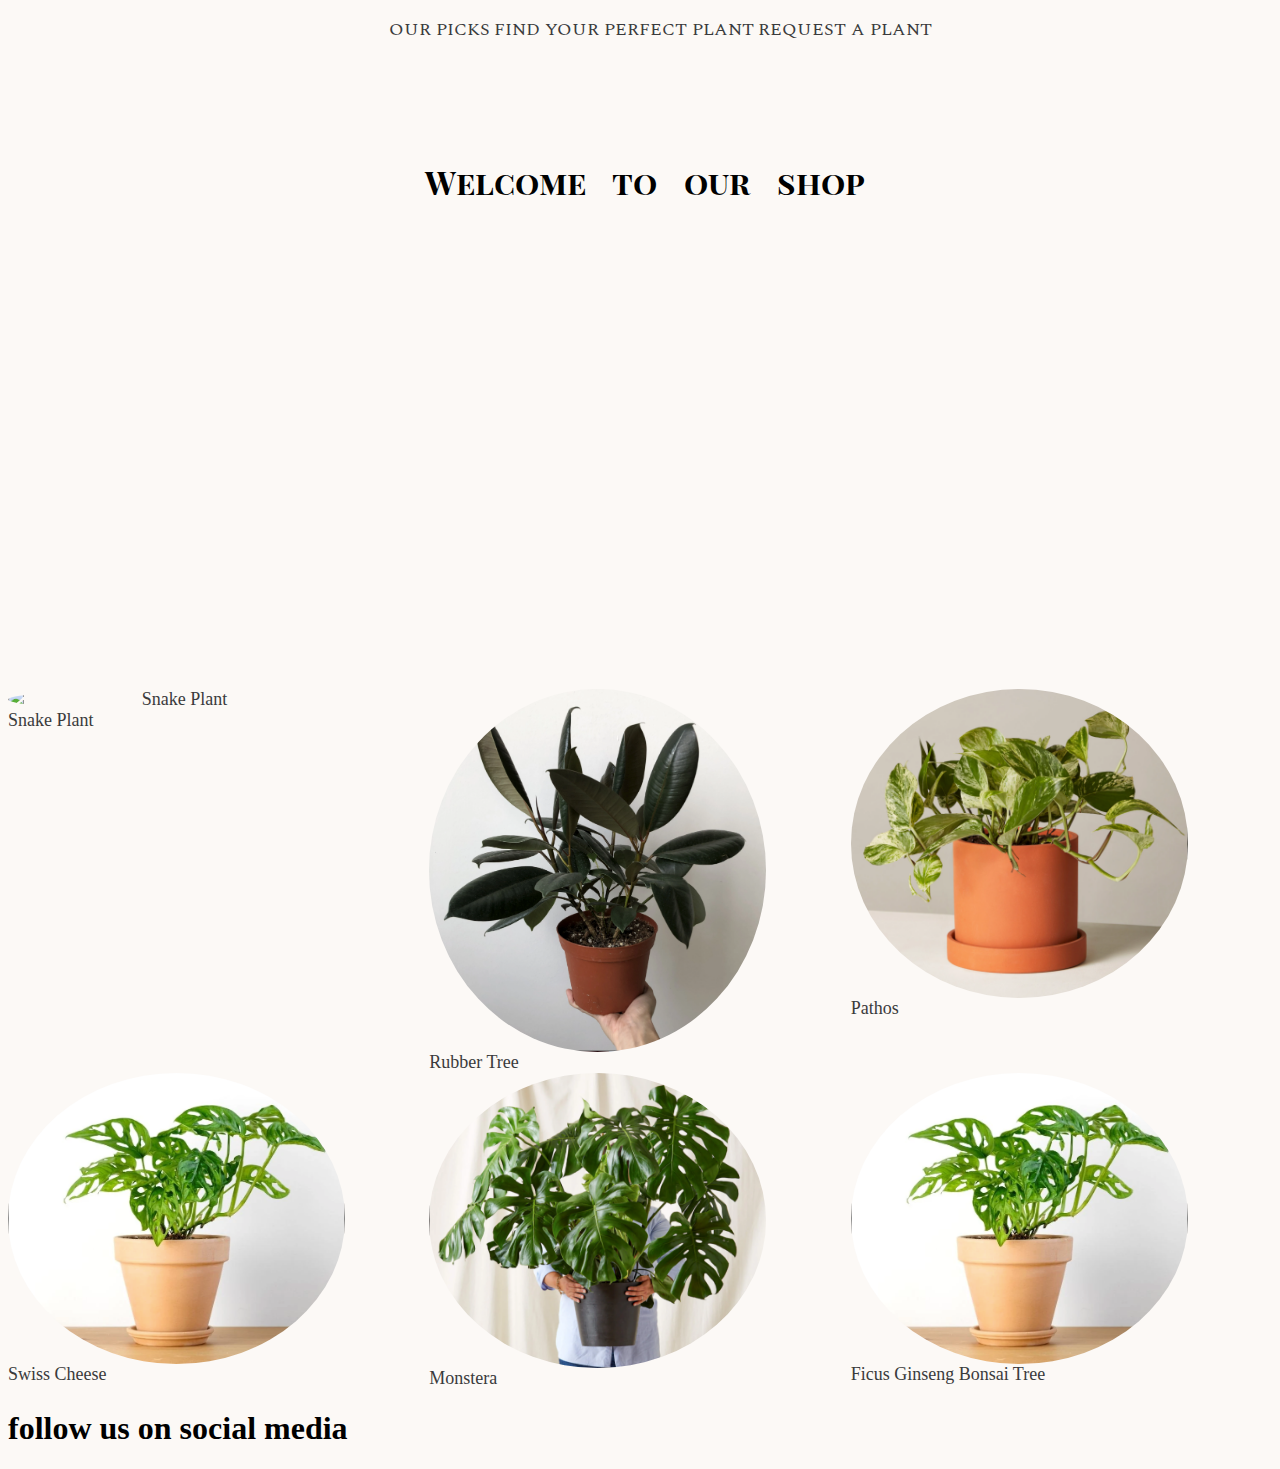
==== index.html @ 9318c49b "added favicon" ====
<!DOCTYPE html>
<html lang="en">
  <head>
    <meta charset="UTF-8" />
    <meta name="viewport" content="width=device-width, initial-scale=1.0" />
    <title>Plantster</title>
    <link rel="preconnect" href="https://fonts.googleapis.com">
<link rel="preconnect" href="https://fonts.gstatic.com" crossorigin>
<link href="https://fonts.googleapis.com/css2?family=Playfair+Display+SC:ital,wght@0,400;1,700&family=Spectral:ital,wght@0,200;1,200&display=swap" rel="stylesheet">
<link rel="shortcut icon" href="favicon.ico" />
  
<link rel="stylesheet" href="style.css" />
  </head>
  <body>
    <nav>
      <section class ="logoArea">
<!-- <a href=""> <img src="./assets/logo.png"/></a> -->
      </section>
      <section class="navbar">
        <ul>
        <li>
          <a href="#" alt="our picks" class="nav-links">our picks</a>
        </li>
        <li>
          <a href="#" alt="finder" class="nav-links">find your perfect plant</a>
        </li>
        <li>
          <a href="#" alt="request" class="nav-links">request a plant</a>
        </li>
      </ul>
    </nav>
    <section class="hero">
<h1>Welcome to our shop</h1>
</section>
<section class="ourPicks">
  <section class="column">
    <a href="">
      <img
        src="./assets/snakeplant.png"
        alt="Snake Plant"
        width=""
    />Snake Plant</a>
  </section>
  <section class="topPickColumn">
    <a href="">
      <img src="./assets/rubberTree.png" alt="Rubber Tree" width=""
    />Rubber Tree</a>
  </section>
  <section class="topPickColumn">
    <a href="">
      <img src="./assets/pathos.png" alt="Pathos" width=""
    />Pathos</a>
  </section>
  <section class="topPickColumn">
    <a href="">
      <img src="./assets/swissCheese.png" alt="Swiss Cheese" width=""
    />Swiss Cheese</a>
  </section>

  <section class="topPickColumn">
    <a href="">
      <img src="./assets/monstera.png" alt="" width=""
    />Monstera</a>
  </section>

  <section class="topPickColumn">
    <a href="">
      <img src="./assets/swissCheese.png" alt="" width=""
    />Ficus Ginseng Bonsai Tree</a>
  </section>
</section>
</section>

    </section>
    <section class="socials">
      <h1>follow us on social media</h1>
    </section>
    <script src="script.js"></script>
  </body>
</html>
---- style.css ----
html {
  background: #fcf9f6;
}

.navbar {
  text-align: center;
  list-style: none;

  /*   ;
  text-align: center;
  grid-auto-flow: column; */
}
.navbar ul li {
  font-family: "Spectral", serif;
  list-style: none;
  display: inline-block;

  /* font-family: 'Playfair Display SC', serif; */
  /* font-family: 'Playfair Display SC', serif; Regular 400 italic */
}
.navbar ul {
  /* text-align: right; */
  text-align: center;
}
@media screen and (max-width: 768px) {
  nav ul {
    font-size: 9px;
  }
}
.navbar a {
  text-decoration: none;
  font-size: 18px;
  color: #3a3b3c;
  text-transform: uppercase;
}
/* .navbar ul li:nth-child(1) {
  float: left;
}
.navbar ul li:nth-child(2) {
  float: left;
}

.logoArea {
  width: 100%;
  position: absolute;
  left: 30%;
} */
.nav {
  position: relative;
}

.hero {
  text-align: center;
  justify-content: center;
  display: block;
  padding-top: 80px;
  padding-right: 80px;
  padding-bottom: 50px;
  padding-left: 90px;
  height: 500px;
  font-family: "Playfair Display SC", serif;
  word-spacing: 20px;
}
.ourPicks {
  display: grid;
  justify-content: center;
  grid-template-columns: 1fr 1fr 1fr;
}
.ourPicks img {
  border-radius: 50%;
  width: 80%;
  text-align: center;
  justify-content: center;
  display: block;
  /* box-shadow: 0 4px 8px 0 rgba(0, 0, 0, 0.2), 0 6px 20px 0 rgba(0, 0, 0, 0.19); */
}
.ourPicks a {
  text-decoration: none;
  font-size: 18px;
  color: #3a3b3c;
}
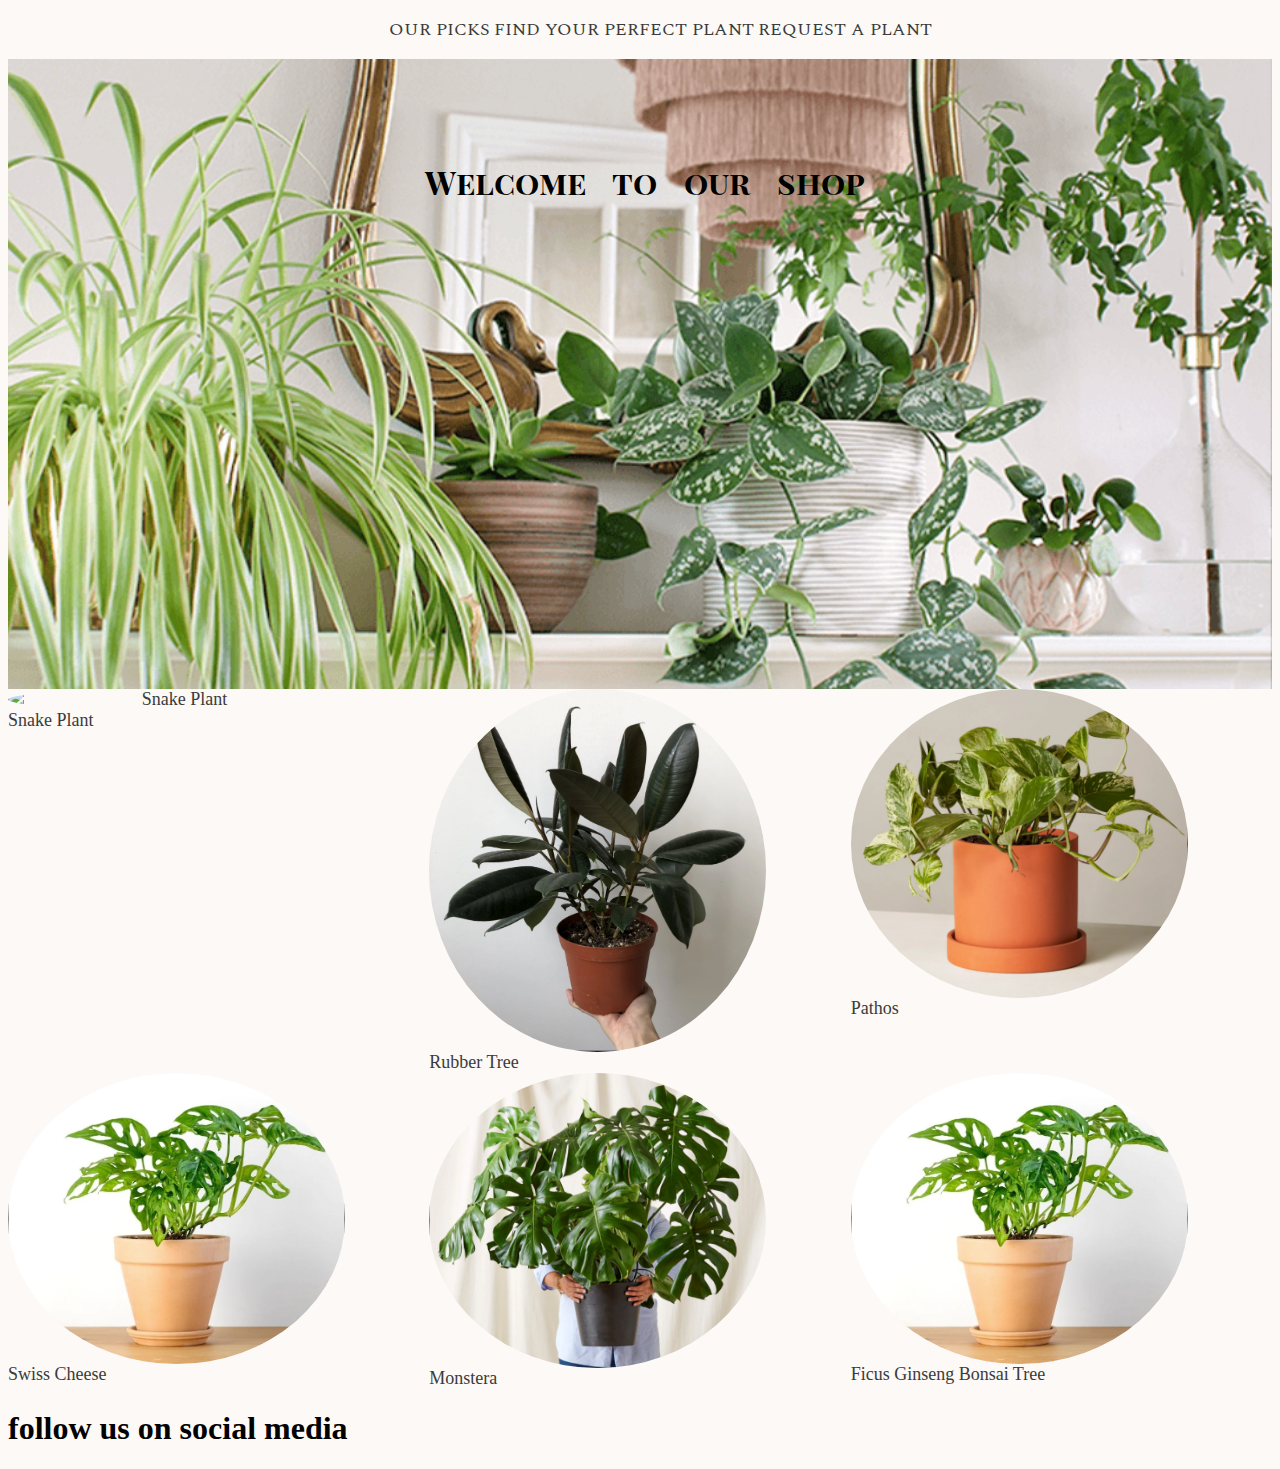
==== commit a41e1e7a: "filling out match page" ====
--- a/index.html
+++ b/index.html
@@ -22,7 +22,7 @@
           <a href="#" alt="our picks" class="nav-links">our picks</a>
         </li>
         <li>
-          <a href="#" alt="finder" class="nav-links">find your perfect plant</a>
+          <a href="match.html" alt="finder" class="nav-links">find your perfect plant</a>
         </li>
         <li>
           <a href="#" alt="request" class="nav-links">request a plant</a>
--- a/style.css
+++ b/style.css
@@ -60,9 +60,13 @@
   height: 500px;
   font-family: "Playfair Display SC", serif;
   word-spacing: 20px;
+  background-image: url("./assets/hero.png");
+  background-repeat: no-repeat;
+  background-size: cover;
 }
 .ourPicks {
   display: grid;
+
   justify-content: center;
   grid-template-columns: 1fr 1fr 1fr;
 }
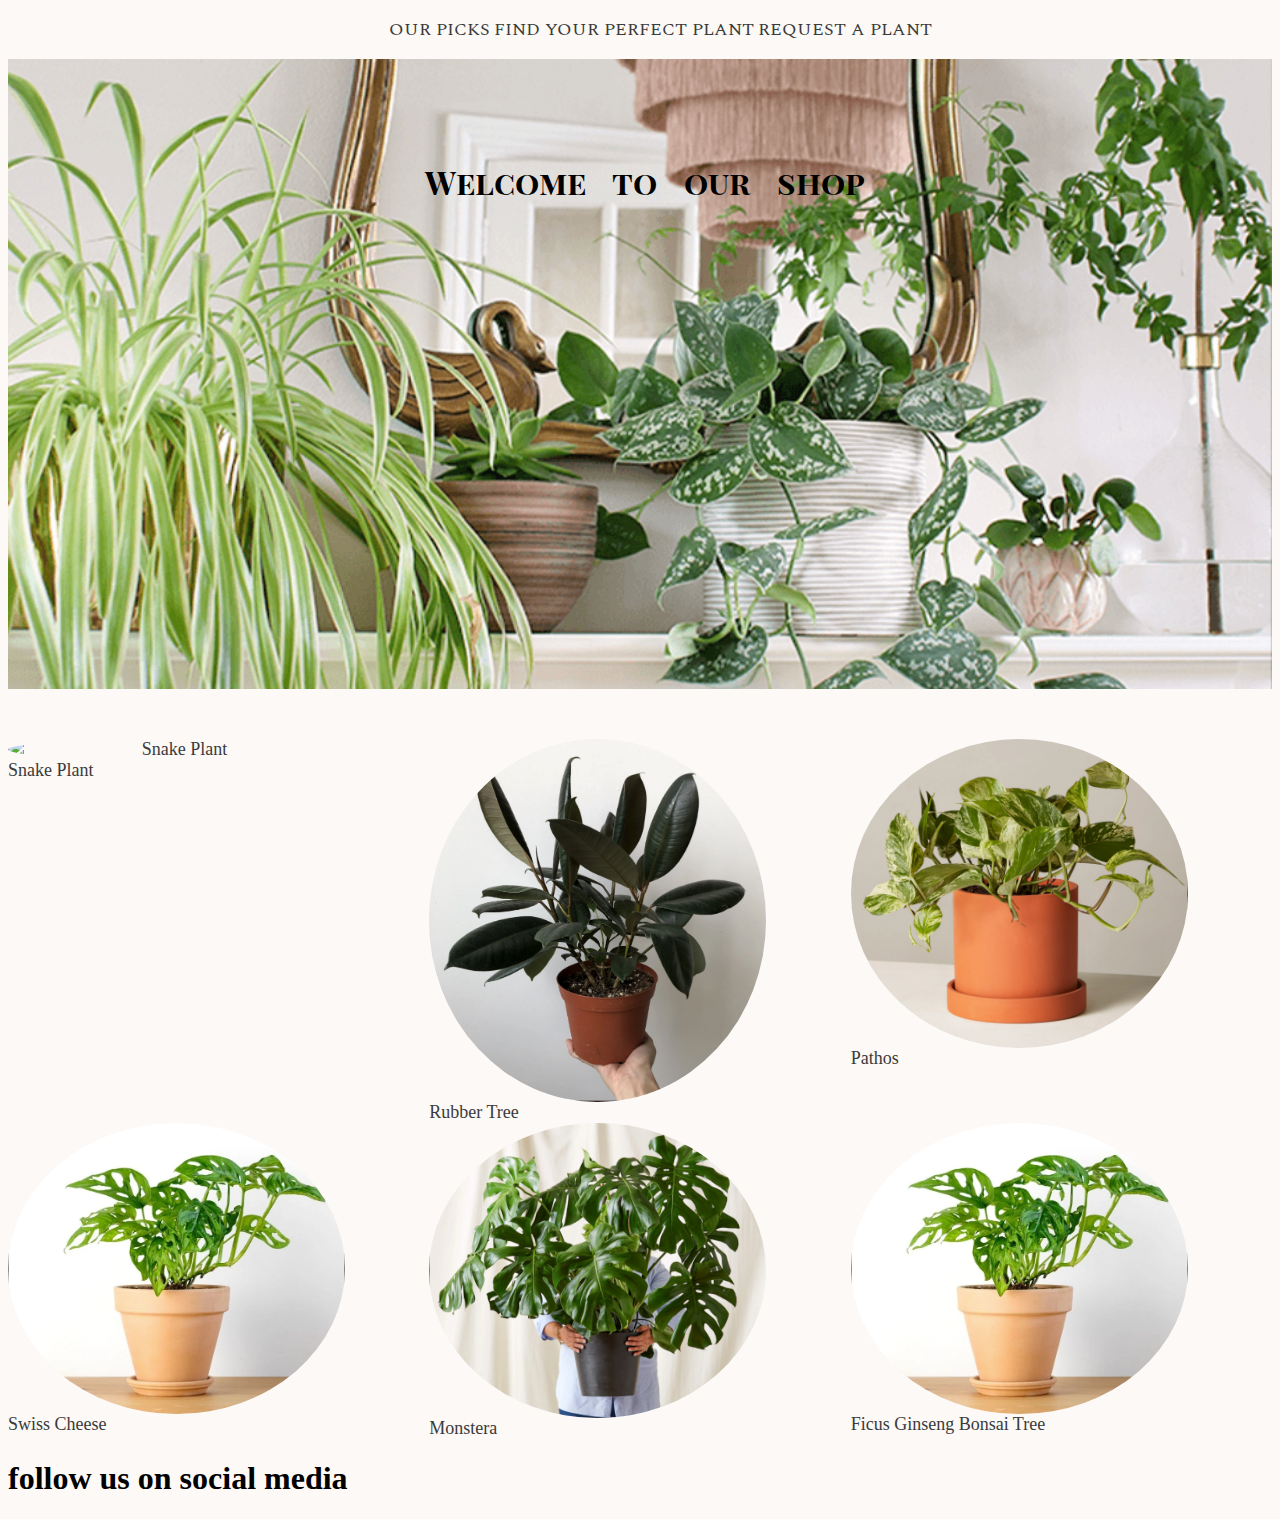
==== commit 48e55eac: "filling out the other pages" ====
--- a/index.html
+++ b/index.html
@@ -72,9 +72,9 @@
 </section>
 
     </section>
-    <section class="socials">
+    <footer class="footer">
       <h1>follow us on social media</h1>
-    </section>
+    </footer>
     <script src="script.js"></script>
   </body>
 </html>
--- a/style.css
+++ b/style.css
@@ -66,6 +66,7 @@
 }
 .ourPicks {
   display: grid;
+  margin-top: 50px;
 
   justify-content: center;
   grid-template-columns: 1fr 1fr 1fr;
@@ -82,4 +83,5 @@
   text-decoration: none;
   font-size: 18px;
   color: #3a3b3c;
+  margin-top: 50px;
 }
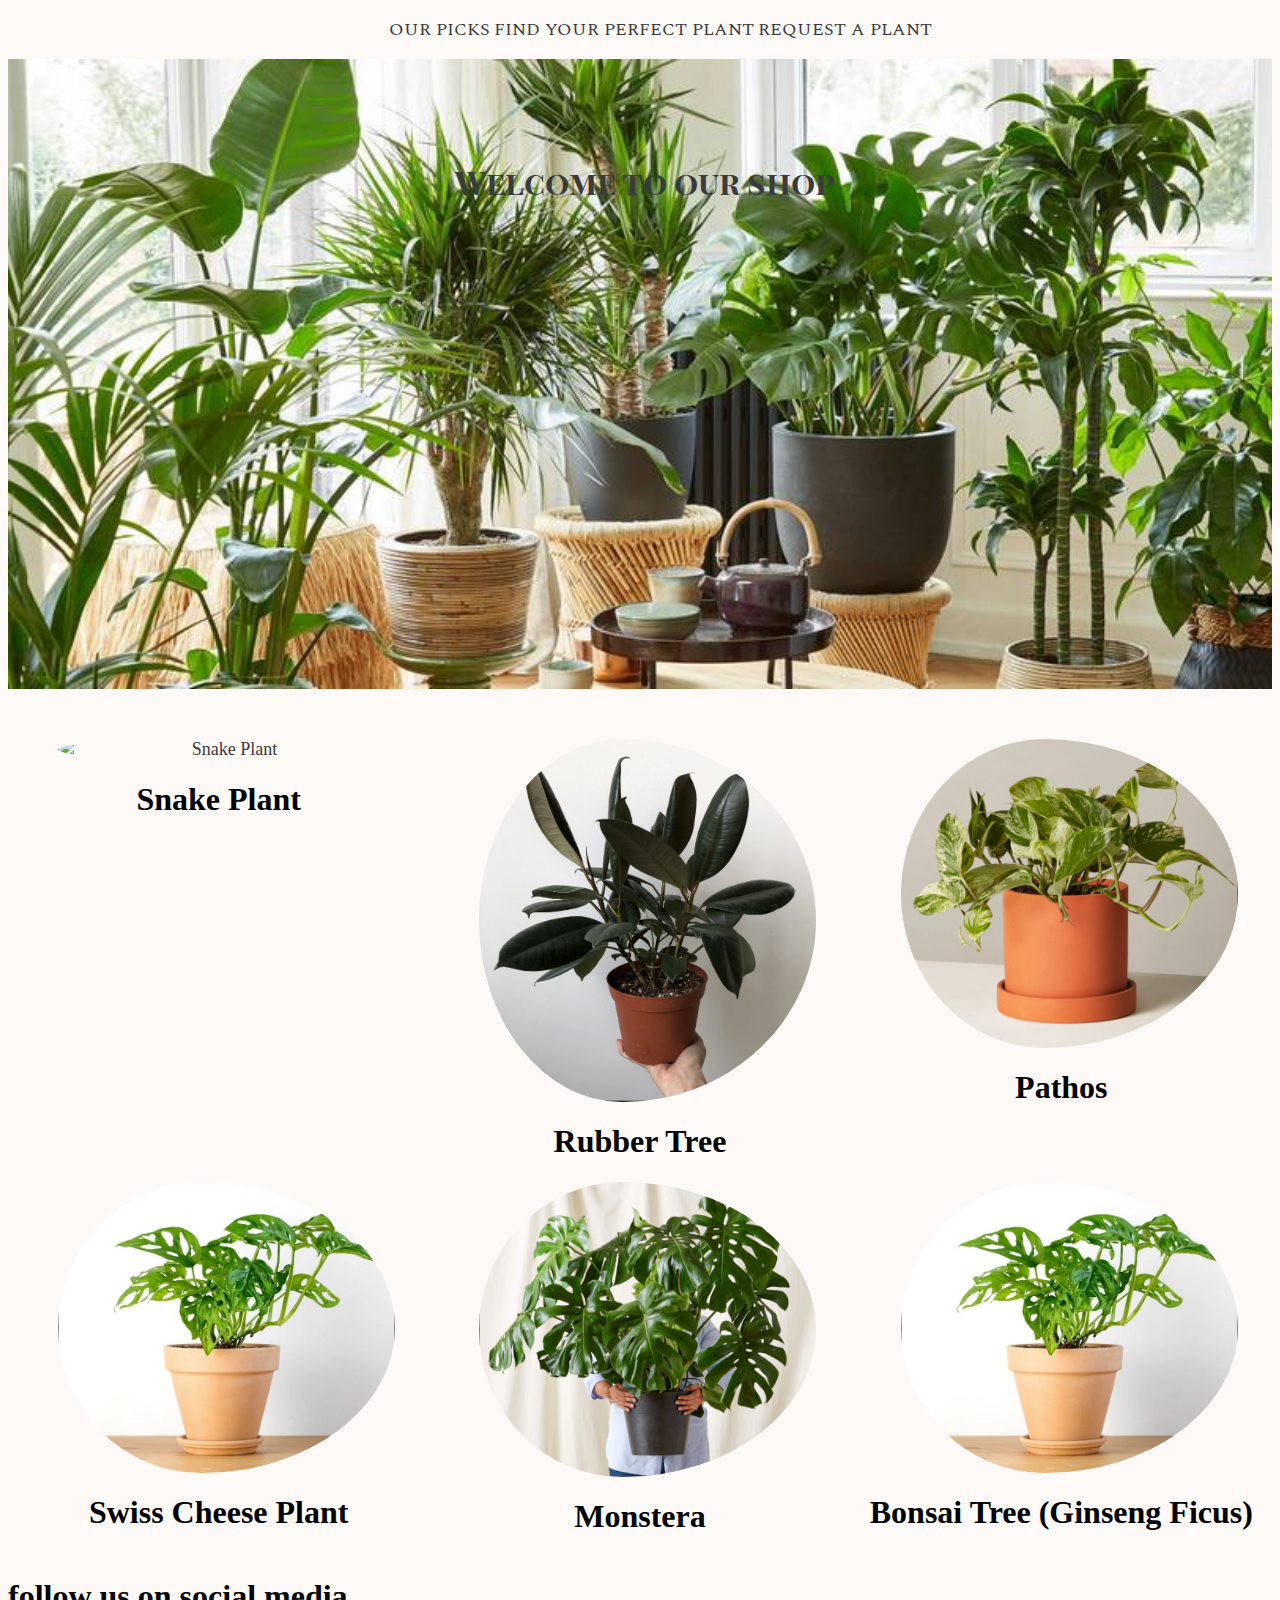
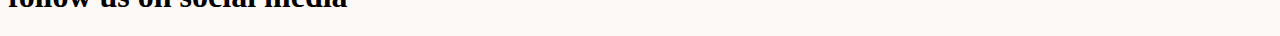
==== commit db2c2d41: "minor changes to image CSS properties" ====
--- a/index.html
+++ b/index.html
@@ -39,34 +39,40 @@
         src="./assets/snakeplant.png"
         alt="Snake Plant"
         width=""
-    />Snake Plant</a>
+    /></a>
+    <h1>Snake Plant</h1>
   </section>
   <section class="topPickColumn">
     <a href="">
       <img src="./assets/rubberTree.png" alt="Rubber Tree" width=""
-    />Rubber Tree</a>
+    /></a>
+    <h1>Rubber Tree</h1>
   </section>
   <section class="topPickColumn">
     <a href="">
       <img src="./assets/pathos.png" alt="Pathos" width=""
-    />Pathos</a>
+    /></a>
+    <h1>Pathos</h1>
   </section>
   <section class="topPickColumn">
     <a href="">
       <img src="./assets/swissCheese.png" alt="Swiss Cheese" width=""
-    />Swiss Cheese</a>
+    /></a>
+    <h1>Swiss Cheese Plant</h1>
   </section>
 
   <section class="topPickColumn">
     <a href="">
       <img src="./assets/monstera.png" alt="" width=""
-    />Monstera</a>
+    /></a>
+    <h1>Monstera</h1>
   </section>
 
   <section class="topPickColumn">
     <a href="">
       <img src="./assets/swissCheese.png" alt="" width=""
-    />Ficus Ginseng Bonsai Tree</a>
+    /></a>
+    <h1>Bonsai Tree (Ginseng Ficus)</h1>
   </section>
 </section>
 </section>
--- a/style.css
+++ b/style.css
@@ -58,16 +58,16 @@
   padding-bottom: 50px;
   padding-left: 90px;
   height: 500px;
+  color: #3a3b3c;
   font-family: "Playfair Display SC", serif;
-  word-spacing: 20px;
-  background-image: url("./assets/hero.png");
+  /* word-spacing: 80px; */
+  background-image: url("./assets/hero.jpeg");
   background-repeat: no-repeat;
   background-size: cover;
 }
 .ourPicks {
   display: grid;
   margin-top: 50px;
-
   justify-content: center;
   grid-template-columns: 1fr 1fr 1fr;
 }
@@ -77,7 +77,14 @@
   text-align: center;
   justify-content: center;
   display: block;
+  padding-left: 50px;
+
   /* box-shadow: 0 4px 8px 0 rgba(0, 0, 0, 0.2), 0 6px 20px 0 rgba(0, 0, 0, 0.19); */
+}
+.ourPicks h1 {
+  text-align: center;
+  justify-content: center;
+  display: block;
 }
 .ourPicks a {
   text-decoration: none;
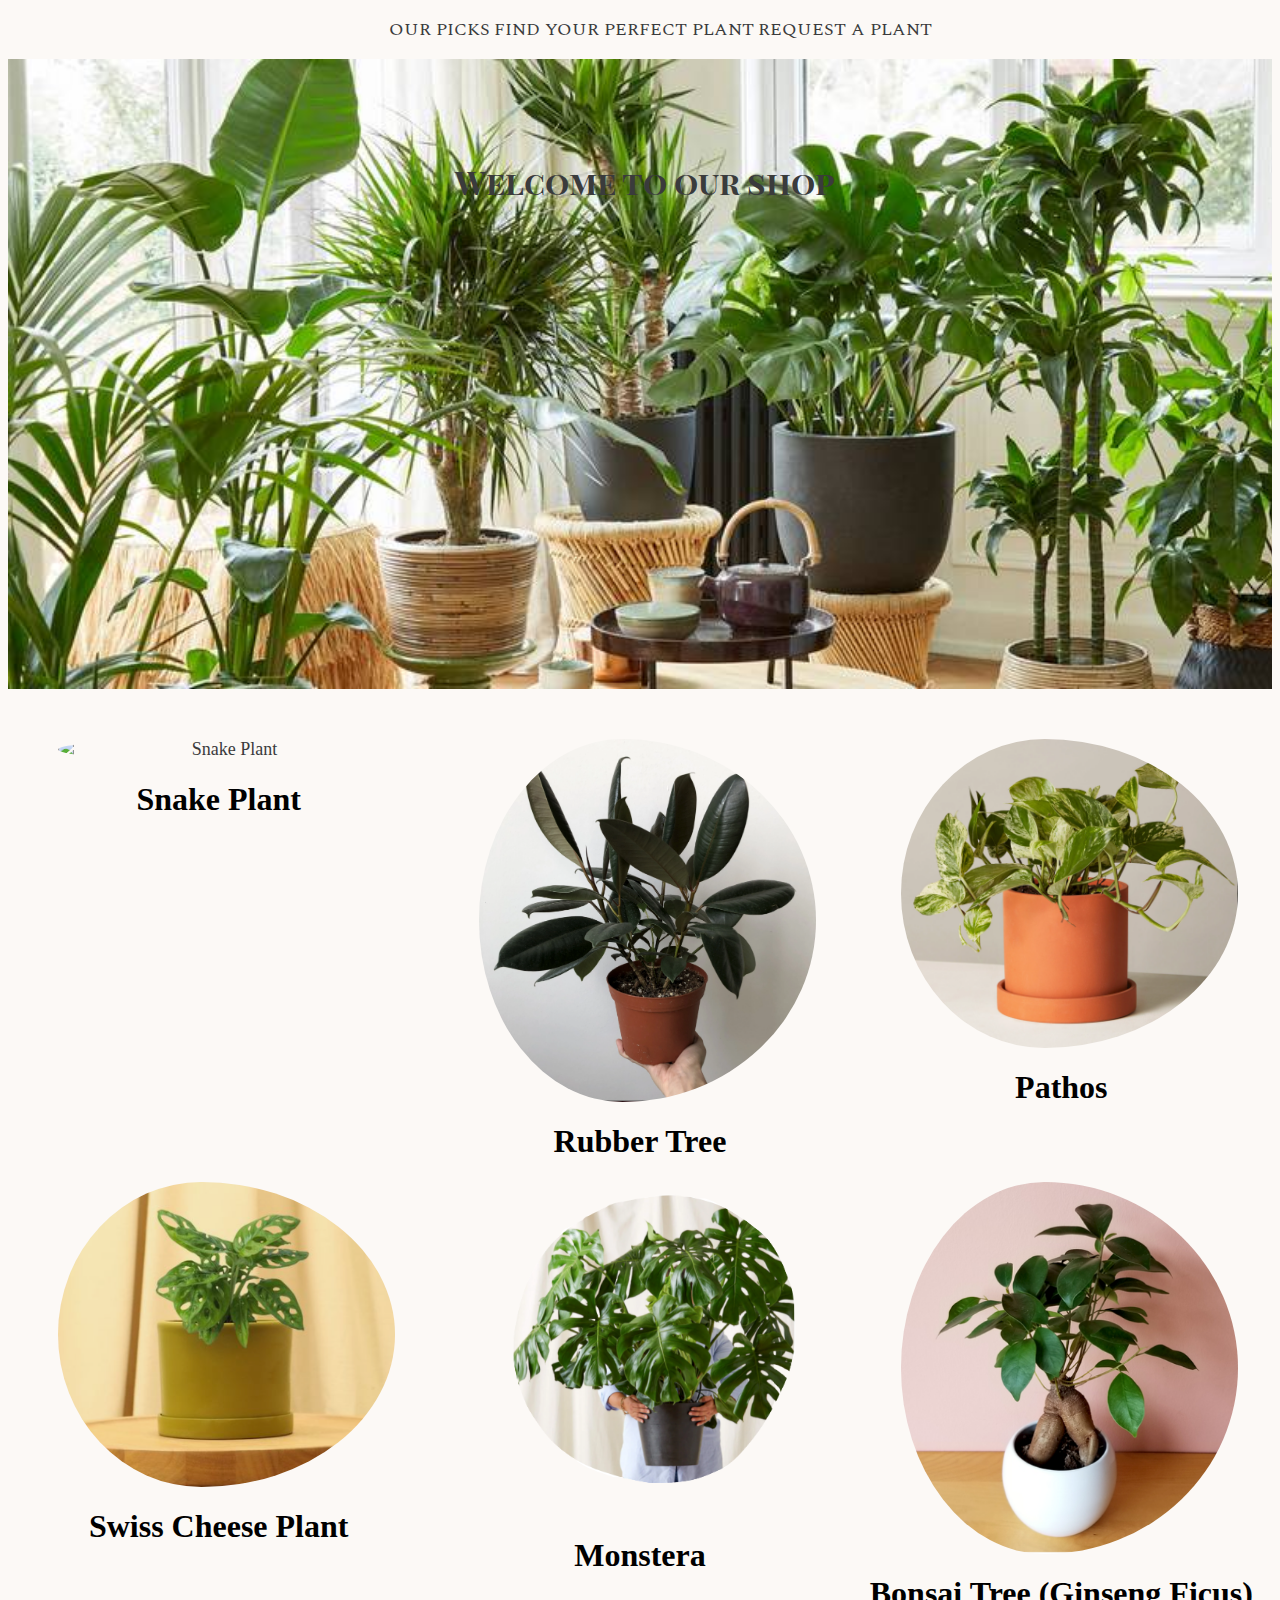
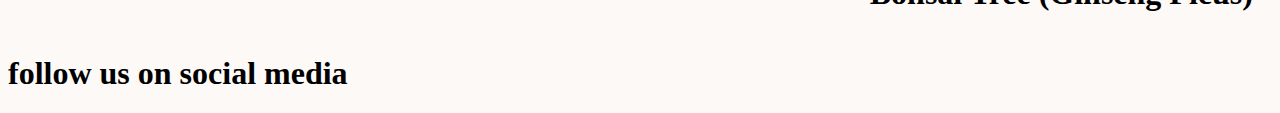
==== commit 99cfdc6c: "adding better photos to fit theme" ====
--- a/index.html
+++ b/index.html
@@ -56,7 +56,7 @@
   </section>
   <section class="topPickColumn">
     <a href="">
-      <img src="./assets/swissCheese.png" alt="Swiss Cheese" width=""
+      <img src="./assets/swissCheesePlant.png" alt="Swiss Cheese" width=""
     /></a>
     <h1>Swiss Cheese Plant</h1>
   </section>
@@ -70,7 +70,7 @@
 
   <section class="topPickColumn">
     <a href="">
-      <img src="./assets/swissCheese.png" alt="" width=""
+      <img src="./assets/bonsai.png" alt="" width=""
     /></a>
     <h1>Bonsai Tree (Ginseng Ficus)</h1>
   </section>
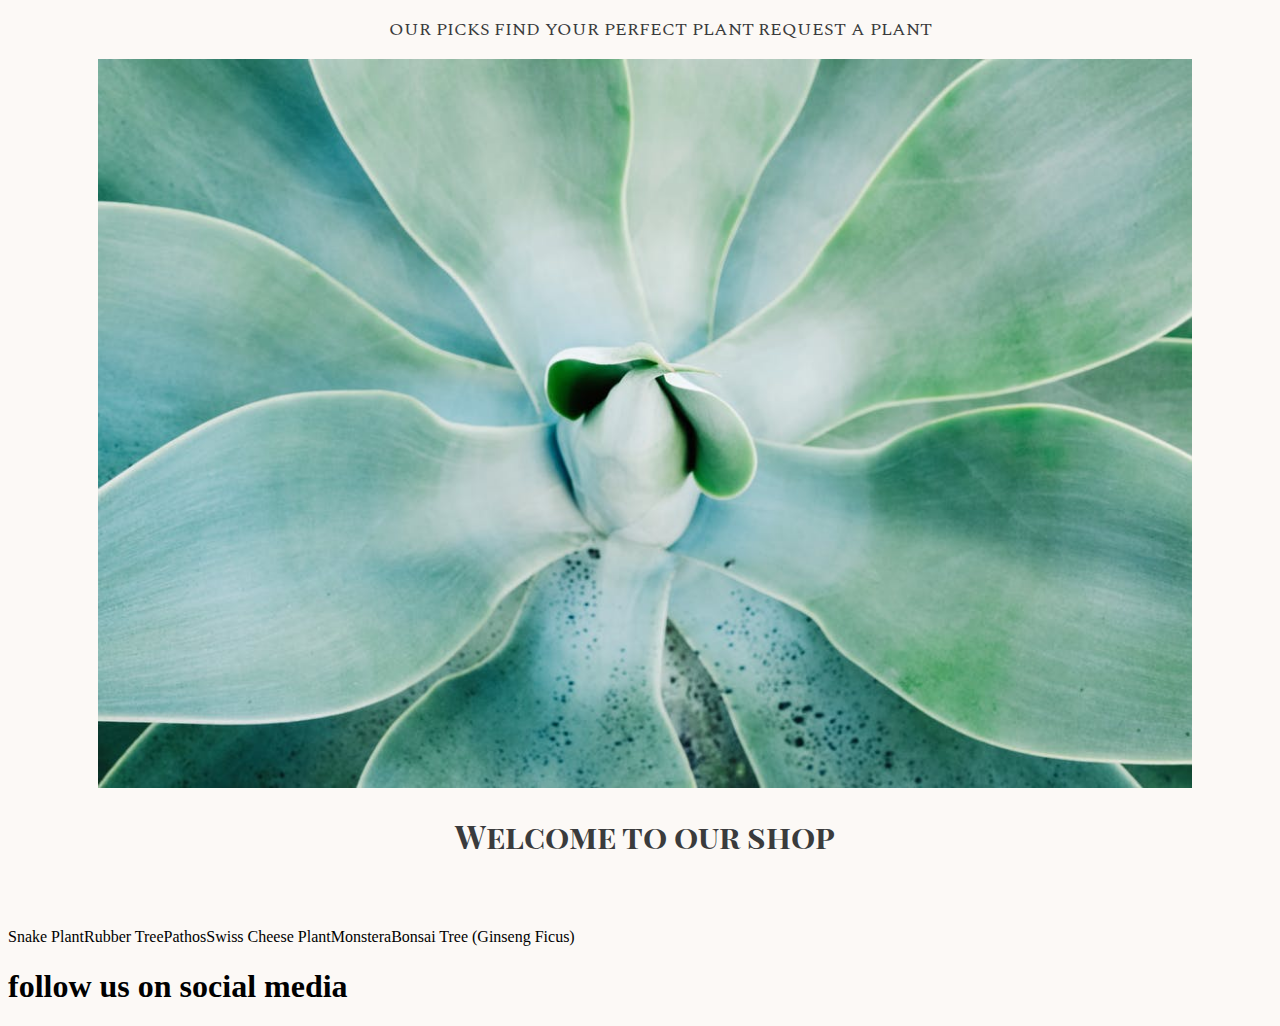
==== commit 55af4b8d: "debugged hero photo and its responsiveness, currently working on cards as well" ====
--- a/index.html
+++ b/index.html
@@ -29,55 +29,45 @@
         </li>
       </ul>
     </nav>
+  </section>
     <section class="hero">
+      <img class="heroImg" src="./assets/succulent.jpeg"> 
 <h1>Welcome to our shop</h1>
+</img>
+</section>
 </section>
 <section class="ourPicks">
-  <section class="column">
-    <a href="">
-      <img
-        src="./assets/snakeplant.png"
-        alt="Snake Plant"
-        width=""
-    /></a>
-    <h1>Snake Plant</h1>
-  </section>
-  <section class="topPickColumn">
-    <a href="">
-      <img src="./assets/rubberTree.png" alt="Rubber Tree" width=""
-    /></a>
-    <h1>Rubber Tree</h1>
-  </section>
-  <section class="topPickColumn">
-    <a href="">
-      <img src="./assets/pathos.png" alt="Pathos" width=""
-    /></a>
-    <h1>Pathos</h1>
-  </section>
-  <section class="topPickColumn">
-    <a href="">
-      <img src="./assets/swissCheesePlant.png" alt="Swiss Cheese" width=""
-    /></a>
-    <h1>Swiss Cheese Plant</h1>
-  </section>
+  <article class="card">
+    <!-- <a><img src="./assets/snakeplant.png"/></a> -->
+    <header class ="cardheader">Snake Plant</header>
+  </article>
 
-  <section class="topPickColumn">
-    <a href="">
-      <img src="./assets/monstera.png" alt="" width=""
-    /></a>
-    <h1>Monstera</h1>
-  </section>
+  <article class="card">
+    <!-- <a><img src="./assets/rubberTree.png" /></a> -->
+    <header class ="cardheader">Rubber Tree</header>
+  </article>
 
-  <section class="topPickColumn">
-    <a href="">
-      <img src="./assets/bonsai.png" alt="" width=""
-    /></a>
-    <h1>Bonsai Tree (Ginseng Ficus)</h1>
-  </section>
+  <article class="card">
+    <!-- <a><img src="./assets/pathos.png" alt="Pathos"/></a> -->
+    <header class ="cardheader">Pathos</header>
+  </article>
+
+  <article class="card">
+    <!-- <a><img src="./assets/swissCheesePlant.png" alt="Swiss Cheese"/></a> -->
+    <header class ="cardheader">Swiss Cheese Plant</header>
+  </article>
+
+  <article class="card">
+    <!-- <a><img src="./assets/monstera.png" alt=""/></a> -->
+    <header class ="cardheader">Monstera</header>
+  </article>
+
+  <article class="card">
+    <!-- <a><img src="./assets/bonsai.png" alt="" /></a> -->
+    <header class ="cardheader">Bonsai Tree (Ginseng Ficus)</header>
+  </article>
 </section>
 </section>
-
-    </section>
     <footer class="footer">
       <h1>follow us on social media</h1>
     </footer>
--- a/style.css
+++ b/style.css
@@ -53,24 +53,33 @@
   text-align: center;
   justify-content: center;
   display: block;
-  padding-top: 80px;
+  /* padding-top: 80px; */
   padding-right: 80px;
   padding-bottom: 50px;
   padding-left: 90px;
-  height: 500px;
   color: #3a3b3c;
   font-family: "Playfair Display SC", serif;
   /* word-spacing: 80px; */
-  background-image: url("./assets/hero.jpeg");
-  background-repeat: no-repeat;
-  background-size: cover;
+}
+/* @media screen and (max-width: 800px) {
+  .hero {
+    height: 300px;
+  }
+} */
+
+.heroImg {
+  width: 100%;
+
+  /* height: auto; */
 }
 .ourPicks {
-  display: grid;
-  margin-top: 50px;
-  justify-content: center;
-  grid-template-columns: 1fr 1fr 1fr;
+  display: flex;
 }
+.card {
+  display: flex;
+}
+/* 
+
 .ourPicks img {
   border-radius: 50%;
   width: 80%;
@@ -79,13 +88,14 @@
   display: block;
   padding-left: 50px;
 
-  /* box-shadow: 0 4px 8px 0 rgba(0, 0, 0, 0.2), 0 6px 20px 0 rgba(0, 0, 0, 0.19); */
 }
 .ourPicks h1 {
   text-align: center;
   justify-content: center;
   display: block;
 }
+
+ */
 .ourPicks a {
   text-decoration: none;
   font-size: 18px;
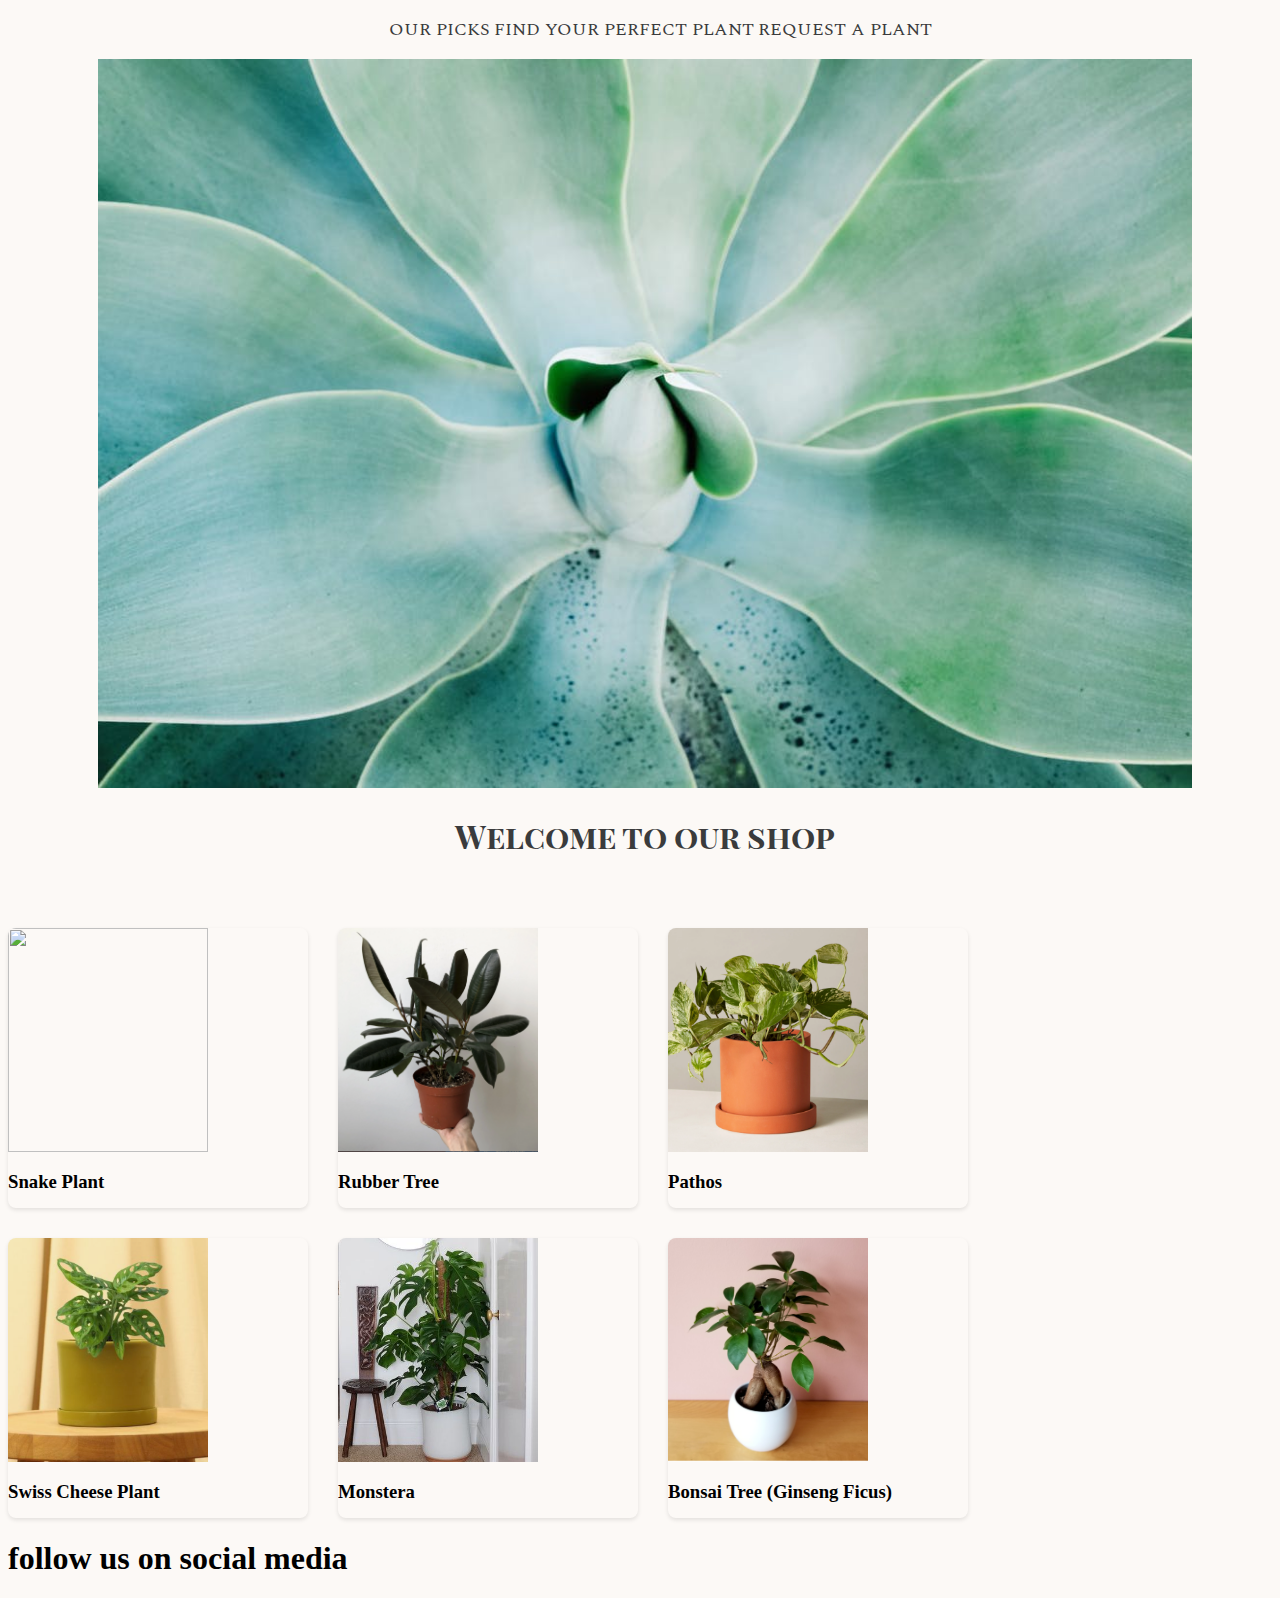
==== commit a2d13706: "fixed cards, still working on the styling, clean unused code" ====
--- a/index.html
+++ b/index.html
@@ -37,34 +37,54 @@
 </section>
 </section>
 <section class="ourPicks">
+  <section class="topPickWrapper">
   <article class="card">
-    <!-- <a><img src="./assets/snakeplant.png"/></a> -->
-    <header class ="cardheader">Snake Plant</header>
+    <a><img src="./assets/snakeplant.png"/></a> 
+    <h3>Snake Plant</h3>
+    <div class="focus-content">
+      <p>Lorem ipsum dolor sit amet, consectetur adipiscing elit.<br/> <a href="#">Link to source</a>
+      </p>
+    </div>
   </article>
 
   <article class="card">
-    <!-- <a><img src="./assets/rubberTree.png" /></a> -->
-    <header class ="cardheader">Rubber Tree</header>
+    <img src="./assets/rubberTree.png" /></a> 
+    <h3>Rubber Tree</h3>
+    <div class="focus-content">
+      <p>Lorem ipsum dolor sit amet, consectetur adipiscing elit.<br/> <a href="#">Link to source</a>
+      </p>
   </article>
 
   <article class="card">
-    <!-- <a><img src="./assets/pathos.png" alt="Pathos"/></a> -->
-    <header class ="cardheader">Pathos</header>
+    <a><img src="./assets/pathos.png" alt="Pathos"/></a> 
+    <h3>Pathos</h3>
+    <div class="focus-content">
+      <p>Lorem ipsum dolor sit amet, consectetur adipiscing elit.<br/> <a href="#">Link to source</a>
+      </p>
   </article>
 
   <article class="card">
-    <!-- <a><img src="./assets/swissCheesePlant.png" alt="Swiss Cheese"/></a> -->
-    <header class ="cardheader">Swiss Cheese Plant</header>
+    <a><img src="./assets/swissCheesePlant.png" alt="Swiss Cheese"/></a> 
+    <h3>Swiss Cheese Plant</h3>
+    <div class="focus-content">
+      <p>Lorem ipsum dolor sit amet, consectetur adipiscing elit.<br/> <a href="#">Link to source</a>
+      </p>
   </article>
 
   <article class="card">
-    <!-- <a><img src="./assets/monstera.png" alt=""/></a> -->
-    <header class ="cardheader">Monstera</header>
+  <a><img src="./assets/monstera.png" alt=""/></a> 
+    <h3>Monstera</h3>
+    <div class="focus-content">
+      <p>Lorem ipsum dolor sit amet, consectetur adipiscing elit.<br/> <a href="#">Link to source</a>
+      </p>
   </article>
 
   <article class="card">
-    <!-- <a><img src="./assets/bonsai.png" alt="" /></a> -->
-    <header class ="cardheader">Bonsai Tree (Ginseng Ficus)</header>
+   <a><img src="./assets/bonsai.png" alt="" /></a> 
+    <h3>Bonsai Tree (Ginseng Ficus)</h3>
+    <div class="focus-content">
+      <p>Lorem ipsum dolor sit amet, consectetur adipiscing elit.<br/> <a href="#">Link to source</a>
+      </p>
   </article>
 </section>
 </section>
--- a/style.css
+++ b/style.css
@@ -72,33 +72,52 @@
 
   /* height: auto; */
 }
+.topPickWrapper {
+  display: grid;
+  grid-template-columns: 1fr 1fr 1fr;
+  grid-gap: 30px;
+  align-items: center;
+  justify-content: center;
+}
+
 .ourPicks {
+  align-items: center;
   display: flex;
 }
 .card {
-  display: flex;
+  width: 300px;
+  height: 280px;
+  padding: 0;
+  box-shadow: 0 2px 4px 0 rgba(0, 0, 0, 0.1);
+  border-radius: 8px;
+  box-sizing: border-box;
+  overflow: hidden;
 }
-/* 
+.card * {
+  transition: 0.3s ease all;
+}
+.card .focus-content {
+  display: block;
+  padding: 8px 12px;
+}
+.card:hover img,
+.card:focus-within img {
+  margin-top: -80px;
+}
+.card p {
+  margin: 0;
+  line-height: 1.5;
+  color: #3a3b3c;
+}
+.card .focus-content {
+  display: block;
+  padding: 8px 12px;
+}
 
-.ourPicks img {
-  border-radius: 50%;
-  width: 80%;
-  text-align: center;
-  justify-content: center;
-  display: block;
-  padding-left: 50px;
-
-}
-.ourPicks h1 {
-  text-align: center;
-  justify-content: center;
+.card img {
+  margin: 0;
+  width: 200px;
+  height: 224px;
+  object-fit: cover;
   display: block;
 }
-
- */
-.ourPicks a {
-  text-decoration: none;
-  font-size: 18px;
-  color: #3a3b3c;
-  margin-top: 50px;
-}
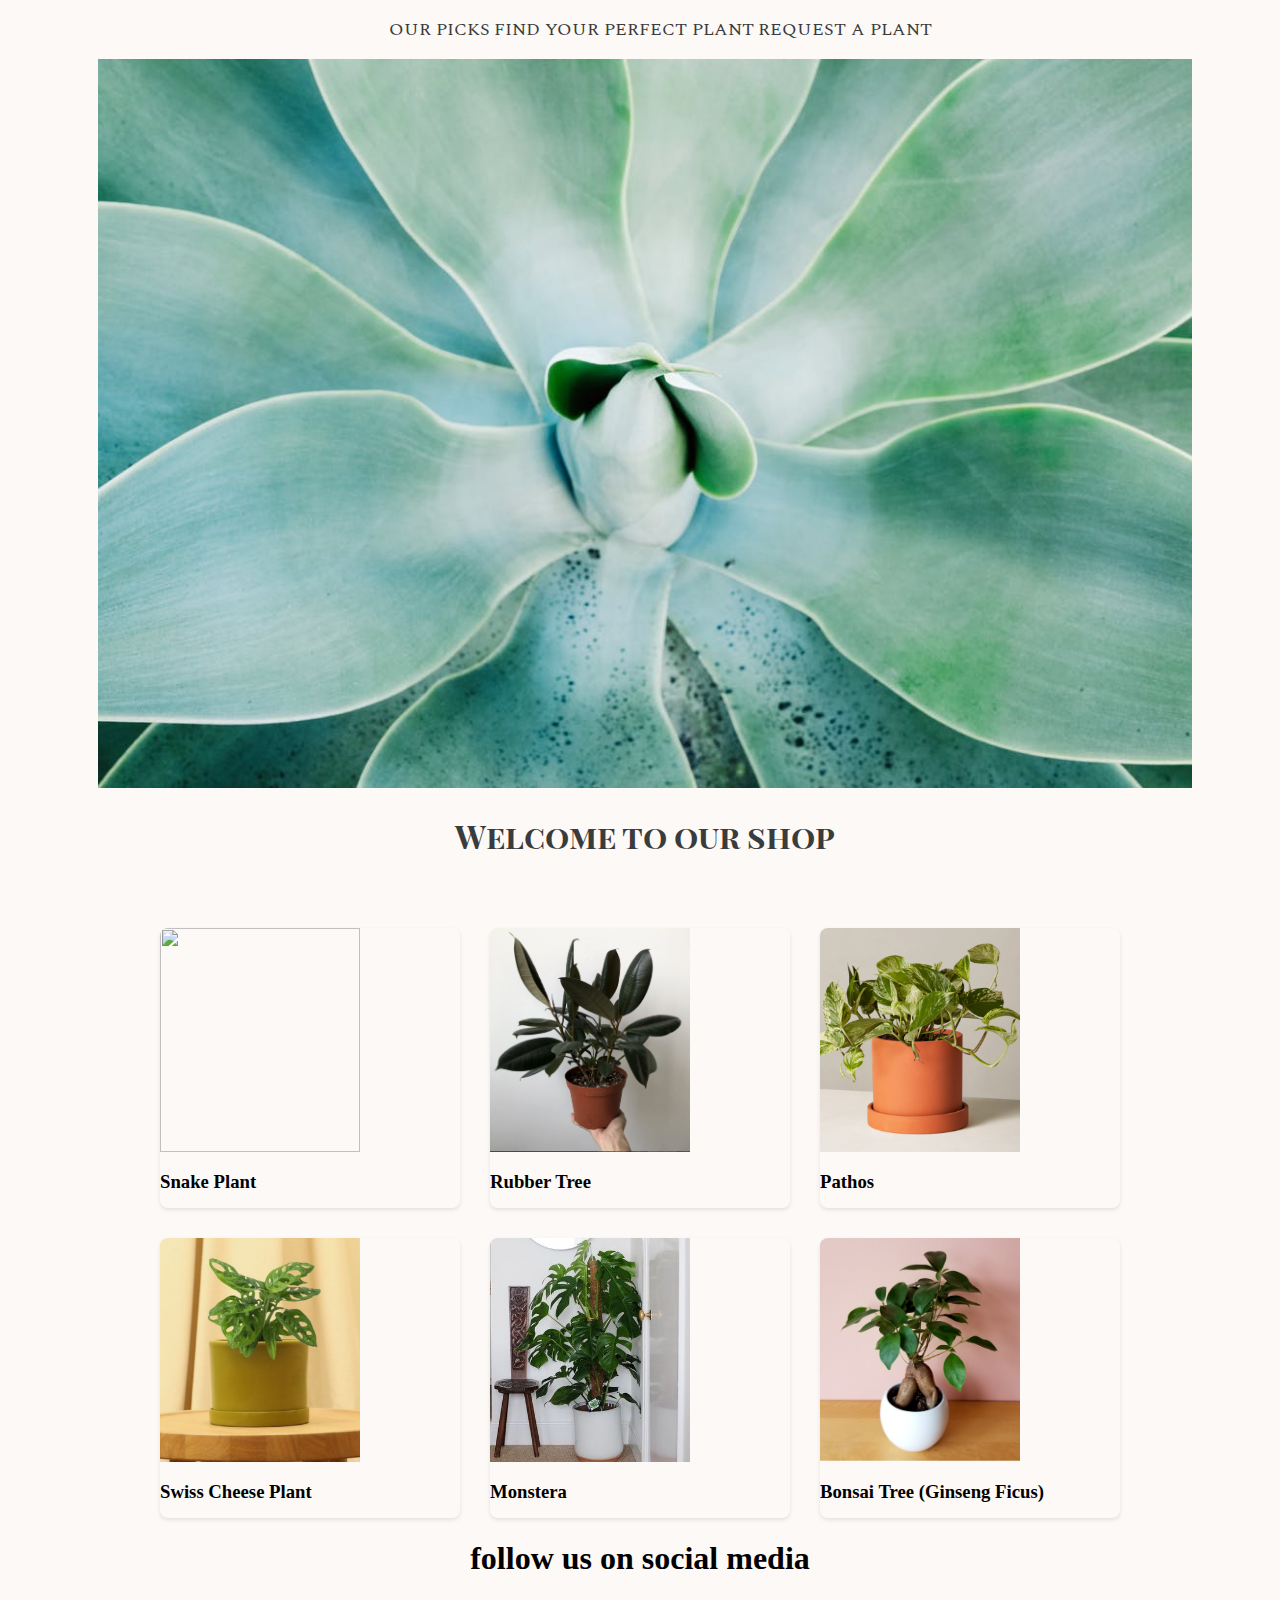
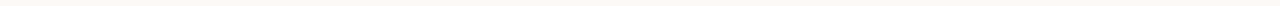
==== commit 64f14be1: "cleaned up unused code" ====
--- a/index.html
+++ b/index.html
@@ -92,5 +92,6 @@
       <h1>follow us on social media</h1>
     </footer>
     <script src="script.js"></script>
+  </footer>
   </body>
 </html>
--- a/style.css
+++ b/style.css
@@ -5,10 +5,6 @@
 .navbar {
   text-align: center;
   list-style: none;
-
-  /*   ;
-  text-align: center;
-  grid-auto-flow: column; */
 }
 .navbar ul li {
   font-family: "Spectral", serif;
@@ -19,8 +15,8 @@
   /* font-family: 'Playfair Display SC', serif; Regular 400 italic */
 }
 .navbar ul {
-  /* text-align: right; */
   text-align: center;
+  justify-content: space-between;
 }
 @media screen and (max-width: 768px) {
   nav ul {
@@ -33,18 +29,7 @@
   color: #3a3b3c;
   text-transform: uppercase;
 }
-/* .navbar ul li:nth-child(1) {
-  float: left;
-}
-.navbar ul li:nth-child(2) {
-  float: left;
-}
 
-.logoArea {
-  width: 100%;
-  position: absolute;
-  left: 30%;
-} */
 .nav {
   position: relative;
 }
@@ -83,6 +68,7 @@
 .ourPicks {
   align-items: center;
   display: flex;
+  justify-content: center;
 }
 .card {
   width: 300px;
@@ -121,3 +107,8 @@
   object-fit: cover;
   display: block;
 }
+.footer {
+  align-items: center;
+  display: flex;
+  justify-content: center;
+}
